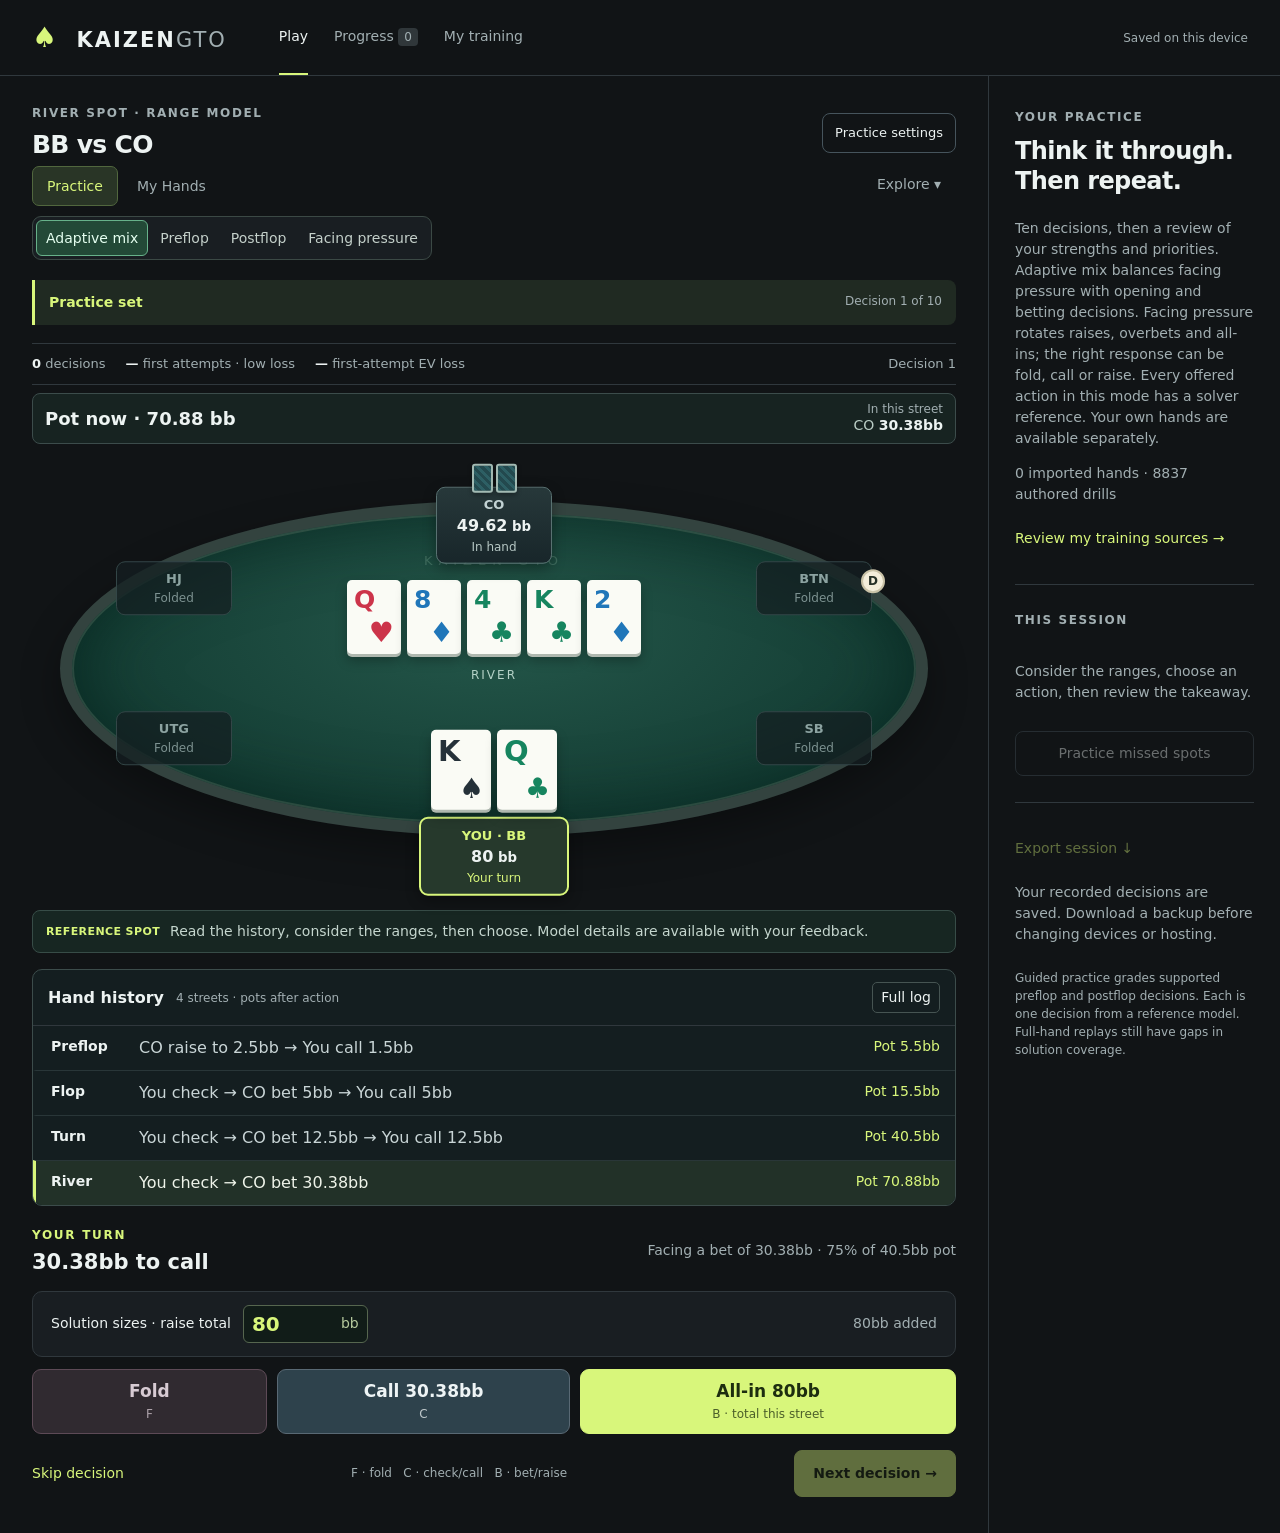
==== kaizen-gto/index.html @ ceb66f57 "Publish Kaizen GTO trainer with guided solver practice Add self-contained public trainer under /kaiz" ====
<!doctype html>
<html lang="en">
<head><meta charset="utf-8"><meta http-equiv="Content-Security-Policy" content="default-src 'self'; script-src 'self'; style-src 'self' 'unsafe-inline'; img-src 'self' data:; connect-src 'none'; object-src 'none'; base-uri 'none'; form-action 'none'"><meta name="viewport" content="width=device-width,initial-scale=1"><meta name="theme-color" content="#111416"><meta name="description" content="Your personal cash-game practice table. Play decisions from your reviews and build recognition."><title>Kaizen GTO — Poker Trainer</title><link rel="stylesheet" href="style.css"></head>
<body>
<header><a class="brand" href="./"><span class="brand-icon">♠</span> KAIZEN<span>GTO</span></a><nav aria-label="Main"><button class="nav active" data-view="train">Play</button><button class="nav" data-view="review">Progress <span id="review-count">0</span></button><button class="nav" data-view="guide">My training</button></nav><span id="save-status" class="save-status" role="status">Loading progress…</span></header>
<main id="train" class="view">
<section class="play" id="play-panel">
 <div class="play-heading"><div><span id="game-tag" class="eyebrow"></span><h1 id="spot-heading">Your practice table</h1></div><button id="settings-toggle" class="secondary compact" aria-expanded="false" aria-controls="settings">Practice settings</button></div>
 <div class="mode-row">
  <div class="training-paths" role="group" aria-label="Training experience"><button id="path-practice" aria-pressed="true">Practice</button><button id="path-hands" aria-pressed="false">My Hands</button><details id="explore-menu"><summary id="explore-label">Explore</summary><div class="explore-options"><button id="path-coaching"><strong>Coaching scenarios</strong><span>Practise reads and adjustments. Coaching feedback, not solver grades.</span></button><button id="path-lab"><strong>GTO lab</strong><span>Study action mixes in three small river models.</span></button></div></details></div>
  <select id="practice-mode" aria-label="Practice mode" hidden><option id="strategy-mode-option" value="strategy" selected>Guided practice · graded</option><option value="hand">My hands · ready decisions</option><option value="drill">Coached drills</option><option value="solved">GTO lab · river models</option></select>
  <span id="mode-description" class="small muted">Ten graded decisions, then a personal review.</span>
 </div>
 <div id="guided-controls" class="guided-controls" role="group" aria-label="Practice focus" hidden><button id="guided-all" aria-label="Adaptive mix" aria-pressed="true"><span class="focus-label-full">Adaptive mix</span><span class="focus-label-short" aria-hidden="true">Mix</span></button><button id="guided-preflop" aria-pressed="false">Preflop</button><button id="guided-postflop" aria-pressed="false">Postflop</button><button id="guided-pressure" aria-label="Facing pressure" aria-pressed="false"><span class="focus-label-full">Facing pressure</span><span class="focus-label-short" aria-hidden="true">Pressure</span></button></div>
 <div id="settings" class="settings" hidden>
  <div id="profile-setting"><label for="profile">Game</label><select id="profile"><option value="all">Online + live</option><option value="online">Online cash</option><option value="live">Live · $1/$3</option></select></div>
  <div><label for="focus">Focus</label><select id="focus"><option value="all">Adaptive mix</option><option value="postflop">All postflop</option><option id="pressure-focus-option" value="pressure">Facing pressure</option><option value="value">Value sizing</option><option value="draws">Strong draws</option><option id="preflop-focus-option" value="preflop">Preflop</option><option value="texture">Board texture</option><option value="river">River decisions</option><option id="history-focus-option" value="history">My real hands</option></select></div>
  <div id="difficulty-setting"><label for="difficulty">Level</label><select id="difficulty"><option value="auto">Gradual progression</option><option value="all">All levels</option><option value="1">L1 · Foundations</option><option value="2">L2 · Applied strategy</option></select></div>
  <div id="continuation-setting"><label for="continuation">When I change the line</label><select id="continuation"><option value="practice">Continue with practice opponents</option><option value="review">Stop for historical comparison</option></select></div>
  <div id="hand-pool-setting"><label for="hand-pool">Hand selection</label><select id="hand-pool"><option value="all">All my hands</option><option id="reviewed-hand-option" value="reviewed">Hands with postflop solutions</option></select></div>
  <div id="strategy-feedback-setting" hidden><label for="strategy-timing">Solution feedback</label><select id="strategy-timing"><option value="decision" selected>After each decision</option><option value="hand">After the hand</option></select></div>
  <button id="apply" class="primary">Deal a new spot</button><span id="pool-count" class="small muted"></span>
 </div>
 <p id="simulation-note" class="simulation-note" role="status" hidden><strong>Practice simulation</strong> · Opponent cards and future community cards are sampled. Heuristic opponents · unscored.</p>
 <div id="learning-cue" class="learning-cue" hidden><strong id="learning-topic"></strong><span id="learning-prompt"></span><small id="learning-count"></small></div>
 <div class="session-strip"><span><b id="answered">0</b> decisions</span><span><b id="accuracy">—</b> <span id="accuracy-label">good decisions</span></span><span><b id="streak">0</b> <span id="streak-label">streak</span></span><span id="rep-number" class="strip-right">Hand 1</span></div>
 <div class="table-totals" aria-label="Pot and current street contributions"><div class="pot"><strong id="pot"></strong><span id="pot-cash" class="pot-cash"></span></div><div class="street-contributions"><span class="contribution-label">In this street</span><div id="street-bets"></div></div></div>
 <div class="table-wrap" id="table-wrap">
  <div class="table-felt"><span class="table-wordmark" aria-hidden="true">KAIZEN GTO</span></div>
  <div class="table-center"><div id="board" class="cards board" aria-label="Community cards"></div><span id="street" class="street-label"></span></div>
  <div id="seats" aria-label="Players at the table"></div>
 </div>
 <div class="context-row"><span id="format"></span><span id="effective"></span></div>
 <div id="opponent-note" class="opponent-note" hidden><span class="opponent-label" id="opponent-label">Scenario read</span><p id="opponent-read"></p></div>
 <section class="action-line" aria-labelledby="history-heading">
  <div class="history-heading"><h2 id="history-heading">Hand history</h2><span id="history-summary"></span><button id="history-toggle" type="button" aria-expanded="false" aria-controls="history-full">Full log</button></div>
  <ol id="history" aria-label="Reached action history, including preflop"></ol>
  <ol id="history-full" aria-label="Full reached action log" hidden></ol>
 </section>
 <div class="decision-bar"><div><span id="turn-label" class="turn-label">YOUR TURN</span><h2 id="ask">Your action?</h2></div><div id="last-action" class="last-action"></div></div>
 <section class="decision" aria-label="Your poker action">
  <div class="bet-controls" id="bet-controls">
   <div class="bet-title"><label for="bet-amount" id="bet-label">Bet size</label><div class="amount-field"><input id="bet-amount" type="number" inputmode="decimal" step="0.01" aria-label="Bet or raise total in big blinds"><span>bb</span></div><output id="size-detail" for="bet-slider bet-amount"></output></div>
   <div id="presets" class="presets" aria-label="Bet size shortcuts"></div>
   <div class="slider-row"><button id="decrease" class="stepper" aria-label="Decrease bet size">−</button><input id="bet-slider" type="range" step="0.01" aria-label="Bet size in big blinds"><button id="increase" class="stepper" aria-label="Increase bet size">+</button></div>
   <div class="slider-limits"><span id="min-label"></span><span id="max-label"></span></div>
  </div>
  <div id="actions" class="actions"><button id="fold-action" class="action fold" data-action="fold">Fold<span class="key">F</span></button><button id="passive-action" class="action call" data-action="passive"></button><button id="aggressive-action" class="action bet" data-action="aggressive"></button></div>
 </section>
 <div id="feedback" class="feedback" aria-live="polite" tabindex="-1" hidden></div>
 <div id="hand-navigation" class="bottom-controls"><button id="skip" class="text-button">Skip hand</button><button id="retry-decision" class="secondary" hidden>Try again</button><span class="small muted">F · fold &nbsp; C · check/call &nbsp; B · bet/raise</span><button id="next" class="primary" disabled>Next hand →</button></div>
 <section id="set-review" class="set-review" aria-labelledby="set-title" tabindex="-1" hidden><span class="eyebrow">PAUSE · REFLECT · NEXT SET</span><h2 id="set-title">Take one lesson into the next ten.</h2><p class="muted">Your choices are recorded. Review what worked and where the next improvement can come from.</p><div id="set-review-content"></div><div class="set-next"><button id="start-next-set" class="primary">Start next 10 decisions →</button><button id="set-targeted" class="secondary" hidden></button></div></section>
</section>
<aside class="rail">
 <div class="eyebrow">YOUR PRACTICE</div><h2>Think it through. Then repeat.</h2><p id="guided-note" class="small muted" hidden>Ten decisions, then a review of your strengths and priorities. Adaptive mix balances facing pressure with opening and betting decisions. Facing pressure rotates raises, overbets and all-ins; the right response can be fold, call or raise. Every offered action in this mode has a solver reference. Your own hands are available separately.</p><div id="drill-mix"><div class="mix-meter" aria-label="70 percent targeted, 30 percent general"><span></span></div><div class="mix-label"><span>70% targeted</span><span>30% general</span></div><p class="muted small">Weak spots, spaced repeats, and fresh decisions. Correct answers gradually unlock harder spots.</p></div><p id="replay-note" class="small muted">Train on covered decisions from your own hands, with the preceding action visible. Every offered choice has validated model feedback. Uncovered decisions stay saved for later coverage.</p>
 <div id="focus-cards" class="focus-cards"></div><p class="small muted" id="source-summary"></p><button class="text-button" data-view="guide">Review my training sources →</button>
 <hr><div class="eyebrow">THIS SESSION</div><div id="session-dots" class="session-dots"></div><p class="small muted" id="session-caption">Your decisions will appear here.</p><div id="mistake-list" class="mistake-list"></div><button id="review-misses" class="secondary wide" disabled>Practice missed spots</button>
 <hr><button id="export" class="text-button" disabled>Export session ↓</button><p id="save-help" class="small muted">Open Progress to check saving or download a backup.</p><p class="method-note">Guided practice grades supported preflop and postflop decisions. Each is one decision from a reference model. Full-hand replays still have gaps in solution coverage.</p>
</aside></main>
<main id="review" class="view secondary-view" hidden><span class="eyebrow">YOUR PROGRESS</span><h1>Recognition comes with reps.</h1><p class="muted">Track decisions across sessions. Speed is descriptive; thoughtful decisions come first.</p><div id="review-summary"></div><div id="progress-cards" class="progress-cards"></div><p id="learning-progress" class="muted" hidden></p><button id="retry-save" class="secondary" hidden>Retry saving progress</button><section class="import-panel"><h2>Take your practice with you</h2><p id="backup-description" class="muted">Download your decisions, practice hands and review notes to move them to another Kaizen GTO installation.</p><button id="backup-export" class="secondary" disabled>Download backup</button><label id="backup-restore-label" class="secondary file-button" for="backup-restore" hidden>Restore backup</label><input id="backup-restore" type="file" accept=".json" disabled hidden><p id="backup-status" class="small muted" role="status"></p></section><div id="gto-progress"></div><section id="completed-sets" hidden></section><div id="review-list"></div></main>
<main id="guide" class="view secondary-view" hidden>
 <span class="eyebrow">MY TRAINING</span><h1>Practice built around your play.</h1>
 <section class="import-panel"><h2>Add GG hands or a review</h2><p class="muted">Import exported GG hand histories (.txt) and review notes (.md or .txt). Hands are saved and checked for exact, validated solution coverage. Ready decisions appear in My Hands; the rest stay saved for future coverage. Duplicate complete hands are skipped.</p><label class="primary file-button" for="import-files">Choose files</label><input id="import-files" disabled type="file" accept=".txt,.md" multiple><p id="import-status" role="status" class="small muted"></p></section>
 <div id="source-list" class="source-list"></div>
 <section id="hand-coverage" class="import-panel" aria-live="polite"></section>
 <div class="notes-grid"><article><span class="badge">START HERE</span><h2>Build the decision habit</h2><p>Choose Preflop, Postflop, Facing pressure or Adaptive mix above the table. Read the action history and choose without a lesson prompt giving away the theme. After ten decisions, pause for a set review before starting the next ten. Immediate retries do not advance the set or change your first-attempt score. The feedback shows the cost of your choice, the action mix and a practical takeaway.</p><p>Good decisions include low-frequency alternatives with similar EV. Focus on avoiding costly mistakes before trying to reproduce an exact mix. Use Try again to practise immediately without changing your first-attempt score. Mistakes stay available for a delayed check after at least a day and three other decisions. Delayed checks test recall of a spot; broader mastery still needs unfamiliar boards.</p><p>Preflop uses a PokerData 100bb reference; source convergence and rake are not reported. Postflop uses separate authored range models across contrasting board textures, including river-only overbet and all-in models with declared entering ranges. These are individual drills, not a single connected full-hand solution. Unrestricted replays still have coverage gaps.</p></article><article><span class="badge">GTO LAB</span><h2>Learn the mix</h2><p>Choose Explore → GTO lab for three solved river decisions. The declared model has a 10bb pot, 10bb stacks, no rake, and check/all-in sizes. Its two-combo range is a teaching assumption, not an assessment of your GG opponents.</p><p>After your choice, see its action frequency and EV loss. A lower-frequency action can be equally good. Other bet sizes are unscored. Progress tracks your observed mix separately from EV; these models do not advance your coaching level.</p></article>
 <article><span class="badge">COACHING SCENARIOS</span><h2>Explore reads and adjustments</h2><p>In Explore’s coaching scenarios, seven in every ten picks target your review themes, due repetitions, or recent mistakes. When both are available, about one third of targeted picks replay your own hands; the rest use coached drills. Three in ten picks keep your general game sharp. Filters narrow both pools.</p><p>Missed concepts return after a few other hands. Successful practice spaces them to 1, 3, 7, then 14 days. Several correct reps across different spots are needed before a concept moves to maintenance.</p></article>
 <article><span class="badge">02 / FEEDBACK</span><h2>Learn the reasoning</h2><p><strong>On-line:</strong> the authored coaching line. <strong>Reasonable:</strong> a defensible alternative. <strong>Review:</strong> revisit the reasoning. These are not solver scores.</p><p>Custom sizes within 15% of an authored size are compared with that line, with the comparison shown. Other sizes are saved without a score. Your actual amount is always submitted.</p></article>
 <article><span class="badge">03 / REAL HANDS</span><h2>Practise your ready decisions</h2><p>My Hands jumps to individual decisions with validated solution feedback. Read the preceding action, choose from the solved actions and sizes, then compare frequencies, EV and reasoning.</p><p>These are independent snapshots of the recorded hand. Your choice does not generate a solved alternative continuation. Uncovered streets and uncertain solutions stay out of the queue. Saved hands are reassessed against the catalogue whenever you reload or import.</p></article>
 <article><span class="badge">04 / PROGRESSION</span><h2>Accurate, then fluent</h2><p>Start with foundations. Gradual mode opens applied strategy after at least 12 scored decisions with 80% on-line or reasonable in the latest 12. Decision time never changes the grade.</p><p>Suit permutations preserve the poker situation. Different authored hands and boards teach transfer; cosmetic changes alone are not evidence of mastery.</p></article>
 <article><span class="badge">05 / TABLE READS</span><h2>Range, then adjustment</h2><p>Dry high-card boards often support small continuation bets. Connected boards that favor the caller call for more checking. Position and the number of opponents matter.</p><p>Against players who call too much, prioritize larger value bets and fewer bluffs. Against a passive player who suddenly raises big, reassess one-pair hands. Use the reads supplied in the drill.</p></article>
 <article><span class="badge">06 / THE PRICE</span><h2>Know your price</h2><p>With a pot of P before a bet of B, calling requires B / (P + 2B) equity. A half-pot bet needs 25%; a pot-sized bet needs 33.3%.</p><p>For a simplified heads-up river model: a pure bluff breaks even at B / (P + B) folds. Minimum defense frequency is P / (P + B), a range benchmark, not a command to call with any particular hand.</p></article>
 </div><p class="source-note">Imported histories are unsolved records. Authored drills provide coaching, not solver-exact GTO grades. Accounts and automatic syncing across devices are not available in this version.</p>
</main>
<script src="spots.js"></script><script src="table-state.js"></script><script src="solver-pack.js"></script><script src="solver-grades.js"></script><script src="gg-import.js"></script><script src="sources.js"></script><script src="local-storage.js"></script><script src="hand-replay.js"></script><script src="poker-sim.js"></script><script src="practice-opponents.js"></script><script src="practice.js"></script><script src="backup.js"></script><script src="solver-ui.js"></script><script src="strategy-review.js"></script><script src="strategy-packs.js"></script><script src="strategy-pack-0.js"></script><script src="strategy-pack-1.js"></script><script src="strategy-pack-2.js"></script><script src="strategy-pack-3.js"></script><script src="strategy-pack-4.js"></script><script src="strategy-pack-5.js"></script><script src="strategy-pack-6.js"></script><script src="strategy-pack-7.js"></script><script src="strategy-pack-8.js"></script><script src="strategy-pack-9.js"></script><script src="hand-context.js"></script><script src="strategy-coach.js"></script><script src="guided-practice.js"></script><script src="strategy-ui.js"></script><script src="app.js"></script>
</body></html>
---- kaizen-gto/style.css ----
:root{color-scheme:dark;--bg:#111416;--panel:#191e22;--line:#30383d;--text:#edf3f2;--muted:#a2afb2;--lime:#d8f67b;--green:#6dd6b0;--red:#fa8287}*{box-sizing:border-box}body{margin:0;background:var(--bg);color:var(--text);font:16px/1.5 ui-sans-serif,system-ui,-apple-system,BlinkMacSystemFont,"Segoe UI",sans-serif}button,input,select{font:inherit}button{cursor:pointer}button:disabled{cursor:default;opacity:.4}a{color:inherit}button:focus-visible,a:focus-visible,input:focus-visible,select:focus-visible,summary:focus-visible{outline:2px solid var(--lime);outline-offset:4px}[hidden]{display:none!important}header{display:flex;align-items:center;min-height:76px;padding:0 32px;gap:52px;border-bottom:1px solid var(--line)}.brand{font-size:21px;letter-spacing:2px;text-decoration:none;font-weight:800;white-space:nowrap}.brand>span:last-child{font-weight:400;color:var(--muted)}.brand-icon{color:var(--lime);margin-right:8px;font-size:28px}nav{display:flex;align-self:stretch;gap:26px}.nav{border:0;border-bottom:2px solid transparent;background:none;color:var(--muted);font-size:14px;padding:12px 0}.nav.active{color:var(--text);border-bottom-color:var(--lime)}#review-count{font-size:12px;padding:2px 6px;border-radius:4px;background:#30373a}.save-status{margin-left:auto;font-size:12px;color:var(--muted);max-width:240px}.view{max-width:1380px;margin:auto}#train{display:grid;grid-template-columns:minmax(0,1fr) 292px}.play{padding:24px 32px 36px;min-width:0}.rail{padding:32px 26px;border-left:1px solid var(--line)}h1{font-size:25px;line-height:1.2;margin:6px 0;letter-spacing:-.7px}h2{font-size:22px;line-height:1.25;margin:8px 0}h3{font-size:18px}.eyebrow{font-size:12px;letter-spacing:1.6px;font-weight:650;color:var(--muted)}.muted{color:var(--muted)}.small{font-size:14px}.play-heading{display:flex;align-items:center;justify-content:space-between;gap:14px}.primary{background:var(--lime);color:#1b250d;border:1px solid var(--lime);border-radius:8px;padding:12px 18px;font-size:14px;font-weight:700}.secondary{background:transparent;border:1px solid #46545c;color:var(--text);border-radius:8px;padding:11px 13px;font-size:14px}.compact{font-size:13px;padding:9px 12px}.wide{width:100%;margin-top:14px}.text-button{border:0;background:none;color:var(--lime);padding:9px 0;font-size:14px}.settings{margin-top:20px;padding:18px;background:var(--panel);border:1px solid var(--line);border-radius:10px;display:grid;grid-template-columns:1fr 1fr 1fr;gap:12px}.settings label{display:block;font-size:14px;margin-bottom:6px}select{width:100%;background:#252d32;color:var(--text);border:1px solid #4b5960;border-radius:6px;padding:10px;font-size:14px}.settings #apply{grid-column:1/3}.session-strip{display:flex;gap:20px;color:var(--muted);font-size:13px;margin:18px 0 0;padding:10px 0;border-top:1px solid var(--line);border-bottom:1px solid var(--line)}.session-strip b{color:var(--text)}.strip-right{margin-left:auto}.table-wrap{position:relative;height:440px;max-width:960px;margin:12px auto 0;isolation:isolate}.table-felt{position:absolute;inset:45px 28px 60px;border:12px solid #33433f;border-radius:50%;background:radial-gradient(ellipse at 50% 38%,#24574a,#123a31 80%);box-shadow:inset 0 0 0 2px #6d82704d,inset 0 0 70px #001d1799,0 16px 40px #0005;z-index:-1}.table-wordmark{position:absolute;top:38px;left:0;right:0;text-align:center;font-size:13px;letter-spacing:6px;color:#68978470}.table-center{position:absolute;left:50%;top:40%;transform:translate(-50%,-25%);text-align:center;width:max-content;max-width:70%}.pot{display:flex;align-items:center;justify-content:center;gap:9px;flex-wrap:wrap;margin-bottom:14px}.pot>.eyebrow{width:100%;font-size:12px;line-height:1}.pot strong{font-size:24px;letter-spacing:-.5px}.pot-cash{font-size:14px;color:#b4d3c7}.cards{display:flex;justify-content:center;gap:6px}.card{width:54px;height:74px;background:#fafbf5;color:#253139;box-shadow:0 3px 0 #afb8af,0 7px 12px #0004;border-radius:5px;display:flex;flex-direction:column;justify-content:space-between;line-height:1;font-weight:800;font-size:25px;padding:7px;text-align:left}.card small{font-size:28px;align-self:flex-end}.card.h{color:#cc344a}.card.d{color:#2076b9}.card.c{color:#16855f}.card.placeholder{border:1px solid #64918255;background:#102e2780;box-shadow:none}.street-label{display:block;margin-top:12px;font-size:12px;letter-spacing:2px;color:#b5d3c8}.seat{position:absolute;left:var(--x);top:var(--y);transform:translate(-50%,-50%);width:116px;text-align:center;z-index:2}.seat-plate{padding:7px 9px;background:linear-gradient(#27383a,#18262a);border:1px solid #597171;border-radius:9px;box-shadow:0 5px 14px #0005}.seat-name{display:block;font-size:13px;font-weight:600;color:#c2d2d3}.seat-stack{display:block;font-size:16px;font-weight:750;font-variant-numeric:tabular-nums}.seat-status{display:block;font-size:12px;color:#b7c8c5;min-height:18px}.seat.folded .seat-plate{background:#141f22bf;border-color:#334647;box-shadow:none}.seat.folded .seat-name{color:#8ca3a1}.seat.folded .seat-status{color:#7d9291}.seat.hero{width:150px;z-index:4}.seat.hero .seat-plate{border:2px solid var(--lime);background:#26392c}.seat.hero .seat-name{color:var(--lime)}.seat.hero .cards{margin-bottom:7px}.seat.hero .card{width:60px;height:80px;font-size:29px}.seat.hero .seat-status{color:var(--lime)}.seat.hero.acted .seat-plate{border-color:#70877b}.seat.hero.folded .cards{opacity:.4}.backs{height:26px;display:flex;justify-content:center;gap:3px;margin-bottom:-3px}.backs span{width:21px;height:29px;border:2px solid #a2bab3;border-radius:3px;background:repeating-linear-gradient(45deg,#2d5f64 0 3px,#23494e 3px 6px);box-shadow:0 2px 5px #0005}.dealer{position:absolute;right:-13px;top:8px;border-radius:50%;background:#f3edda;color:#253027;font-size:12px;font-weight:800;display:grid;place-items:center;width:24px;height:24px;border:2px solid #c9c2a7}.wager{position:absolute;left:var(--x);top:var(--y);transform:translate(-50%,-50%);font-size:13px;background:#09241ece;border:1px solid #5b8975;border-radius:14px;padding:3px 9px;white-space:nowrap;font-weight:650;color:#e2eddc;z-index:3}.chip{display:inline-block;width:13px;height:13px;background:#d7bb71;border:2px dashed #fff4d4;border-radius:50%;vertical-align:-2px;margin-right:5px;box-shadow:0 2px #887438}.context-row{display:flex;justify-content:space-between;gap:12px;color:var(--muted);font-size:12px}.opponent-note{display:flex;gap:10px;align-items:center;padding:10px 13px;border:1px solid #374c47;border-radius:8px;background:#172622;margin-top:14px;color:#c5d6ce;font-size:14px}.opponent-label{flex-shrink:0;color:var(--lime);font-size:11px;font-weight:650;letter-spacing:.4px;text-transform:uppercase}.opponent-note p{line-height:1.5}.opponent-note p{margin:0}.decision-bar{display:flex;justify-content:space-between;align-items:center;gap:14px;margin:16px 0 12px}.turn-label{font-size:12px;letter-spacing:1.7px;color:var(--lime);font-weight:700}.decision-bar h2{font-size:21px;margin:3px 0}.last-action{font-size:14px;color:var(--muted);text-align:right;max-width:55%}.bet-controls{background:var(--panel);border:1px solid var(--line);border-radius:10px;padding:13px 18px;margin-bottom:12px}.bet-title{display:flex;align-items:center;gap:12px}.bet-title label{font-size:14px}.amount-field{display:flex;align-items:center;border:1px solid #56664f;border-radius:6px;background:#111c18;padding:3px 8px;gap:4px}.amount-field input{width:85px;background:none;border:0;color:var(--lime);font-size:20px;font-weight:750;font-variant-numeric:tabular-nums;padding:0;appearance:textfield}.amount-field input::-webkit-inner-spin-button{appearance:none}.amount-field span{font-size:14px;color:#b6c99d}.bet-title output{margin-left:auto;font-size:14px;color:var(--muted);text-align:right}.presets{display:flex;gap:8px;margin:13px 0 8px}.presets button{flex:1;min-height:36px;border:1px solid #405047;background:#24322b;color:#d3e1ce;border-radius:6px;font-size:14px}.presets button.active{border-color:var(--lime);color:var(--lime);background:#344128}.slider-row{display:flex;align-items:center;gap:12px}.stepper{width:32px;height:32px;border:1px solid #455349;border-radius:50%;background:#25322b;color:var(--text);font-size:22px;line-height:1}.slider-row input{flex:1;width:0;min-height:34px;accent-color:var(--lime);cursor:pointer}.slider-limits{display:flex;justify-content:space-between;margin:0 44px;color:var(--muted);font-size:12px}.actions{display:grid;grid-template-columns:1fr 1.25fr 1.6fr;gap:10px}.action{min-height:65px;border:1px solid #596974;border-radius:9px;color:#eef4f5;background:#2e424c;padding:10px 7px;font-size:17px;font-weight:700;line-height:1.2}.action .key{display:block;font-size:12px;font-weight:400;opacity:.75;margin-top:5px}.action.fold{background:#302a30;border-color:#5d4a56;color:#d7cbd3}.action.bet{background:var(--lime);color:#1d2d0f;border-color:var(--lime)}.action:hover:not(:disabled){filter:brightness(1.1)}.action.selected{outline:2px solid #fff;outline-offset:3px}.action.selected:disabled{opacity:1}.feedback{margin-top:18px;padding:20px;background:#1f3025;border:1px solid #637c4c;border-radius:9px;scroll-margin-top:20px}.feedback h3{color:var(--lime);margin:0 0 10px}.feedback p{font-size:16px;margin:10px 0}.feedback.review{background:#302329;border-color:#8a555f}.feedback.review h3{color:var(--red)}.feedback.reasonable{background:#302d21;border-color:#85703a}.feedback.reasonable h3{color:#ecd28a}.feedback.unscored{background:#1e2a32;border-color:#4e7585}.feedback.unscored h3{color:#a4d6e7}.heuristic{border-top:1px solid #ffffff25;padding-top:12px}.math,.comparison{font-size:14px!important;color:#c1d6d9}.bottom-controls{display:flex;justify-content:space-between;align-items:center;gap:14px;margin-top:16px}.bottom-controls>.small{font-size:12px}.action-line{margin-top:16px;border:1px solid #3c4c4b;border-radius:10px;background:#141e20;overflow:hidden}
.history-heading{display:flex;align-items:center;justify-content:space-between;flex-wrap:wrap;gap:6px 12px;padding:12px 15px;border-bottom:1px solid var(--line)}
.history-heading h2{font-size:16px;font-weight:650;margin:0}
.history-heading>span{color:var(--muted);font-size:12px}
#history,#history-full{list-style:none;padding:0;margin:0}
#history-toggle{margin-left:auto;border:1px solid #465452;border-radius:5px;background:transparent;color:var(--text);font-size:14px;padding:4px 8px;min-height:30px}
.history-row{display:grid;grid-template-columns:94px minmax(0,1fr);gap:12px;padding:10px 15px;border-left:3px solid transparent;color:#c9d5d6;font-size:16px;line-height:1.5}
.history-row+.history-row{border-top:1px solid #293638}
.history-street{display:flex;flex-direction:column;align-items:flex-start;gap:2px}
.history-row b{color:var(--text);font-size:14px;font-weight:600}
.history-row p{margin:0;overflow-wrap:anywhere}
.history-row.current-street{border-left-color:var(--lime);background:#223128;color:#eef3e9}
.history-now{font-size:11px;color:var(--lime);line-height:1.2}
.rail h2{font-size:24px;margin:10px 0 22px;letter-spacing:-.6px}.mix-meter{height:6px;border-radius:4px;background:#657a8d;overflow:hidden}.mix-meter span{display:block;width:70%;height:100%;background:var(--lime)}.mix-label{display:flex;justify-content:space-between;font-size:12px;margin-top:8px;color:#c4d5bb}.focus-card{border-top:1px solid var(--line);padding:15px 0}.focus-card strong{font-size:15px;font-weight:600}.focus-card p{font-size:13px;color:var(--muted);margin:5px 0}.focus-card small{color:var(--green);font-size:12px}.session-dots{display:flex;gap:6px;flex-wrap:wrap;margin-top:18px}.dot{width:15px;height:15px;border-radius:4px;background:#303d3f}.dot.good{background:var(--lime)}.dot.reasonable{background:#e8c982}.dot.review{background:var(--red)}.dot.unscored{background:#7cacc2}.mistake{font-size:14px;display:flex;justify-content:space-between;margin:10px 0}.mistake span{color:var(--red)}hr{border:0;border-top:1px solid var(--line);margin:26px 0}.method-note{font-size:12px;color:var(--muted);margin-top:24px}.secondary-view{max-width:1120px;padding:38px 32px}.secondary-view h1{font-size:32px}.notes-grid{display:grid;grid-template-columns:1fr 1fr;gap:18px;margin:30px 0}.notes-grid article,.import-panel,.source-item,.progress-card{background:var(--panel);border:1px solid var(--line);padding:23px;border-radius:10px}.notes-grid p{color:#bfcbd0;font-size:16px}.badge{font-size:12px;border:1px solid #485256;border-radius:4px;padding:4px 7px;color:#b5c8c6}.source-note{font-size:14px;color:var(--muted)}.file-button{display:inline-block;cursor:pointer;margin:8px 0}.import-panel input{display:block;max-width:100%;font-size:14px;color:var(--muted);margin-top:12px}.source-item{margin-top:14px;padding:17px 22px}.source-item h3{margin:0 0 5px}.source-item p{font-size:14px;color:var(--muted);margin:4px 0}.source-item a{color:var(--lime)}.progress-cards{display:grid;grid-template-columns:repeat(auto-fit,minmax(180px,1fr));gap:14px;margin-bottom:25px}.progress-card strong{display:block;font-size:24px;color:var(--lime)}.progress-card span{display:block;font-size:14px;color:var(--muted)}#review-summary{padding:22px 0;color:var(--lime)}.review-item{border:1px solid var(--line);border-radius:9px;padding:18px;margin:14px 0;background:var(--panel)}.review-item summary{cursor:pointer;font-size:15px}.review-item p{font-size:15px;color:#c2d0d0}.review-item .badge{margin-right:8px}.review-item .good{color:var(--lime)}.review-item .review{color:var(--red)}.review-item .unscored{color:#9ac5d7}
@media(min-width:1400px){.table-wrap{height:480px}.play{padding:26px 40px}}
@media(max-width:1000px){#train{grid-template-columns:minmax(0,1fr)}.rail{border-left:0;border-top:1px solid var(--line);display:grid;grid-template-columns:1fr 1fr;gap:0 28px}.rail hr{grid-column:1/-1}.rail h2,.rail>.eyebrow,.rail .mix-meter,.rail .mix-label,.rail>#focus-cards{grid-column:1/-1}.rail .focus-cards{display:flex;gap:25px}.rail .focus-card{flex:1}header{gap:25px}.save-status{max-width:180px}}
@media(max-width:600px){header{padding:0 14px;gap:18px;flex-wrap:wrap;min-height:64px}.brand{font-size:15px;letter-spacing:1px}.brand-icon{font-size:23px;margin-right:3px}nav{gap:15px;margin-left:auto}.nav{font-size:13px;min-height:60px}#review-count{display:none}.save-status{width:100%;max-width:none;margin:-6px 0 8px;font-size:12px}.play{padding:15px 12px 25px}.play-heading h1{font-size:21px}.play-heading .eyebrow{font-size:12px;letter-spacing:1px}.compact{font-size:12px;max-width:100px;line-height:1.3}.settings{grid-template-columns:1fr 1fr;padding:12px}.settings>div:last-of-type{grid-column:1/-1}.session-strip{font-size:12px;gap:13px;margin-top:14px}.table-wrap{height:400px;margin-top:14px}.table-felt{inset:36px 11px 65px;border-width:8px}.table-center{top:42%;max-width:65%}.table-wordmark{top:47px;font-size:12px;letter-spacing:3px}.pot{margin-bottom:12px;gap:7px}.pot strong{font-size:21px}.pot-cash{font-size:12px}.card{width:36px;height:52px;font-size:19px;padding:5px;border-radius:4px}.card small{font-size:21px}.cards{gap:4px}.seat{width:81px}.seat-plate{padding:5px 4px;border-radius:7px}.seat-name{font-size:12px}.seat-stack{font-size:14px}.seat-status{font-size:12px;min-height:17px}.seat.hero{width:124px}.seat.hero .card{width:47px;height:63px;font-size:23px}.seat.hero .card small{font-size:26px}.dealer{right:-9px;top:-9px;width:21px;height:21px}.wager{font-size:12px;padding:2px 5px}.chip{width:11px;height:11px;margin-right:3px}.backs{height:22px}.backs span{width:17px;height:24px}.table-wrap.nine{height:440px}.nine .seat:not(.hero){width:70px}.nine .seat.folded .seat-status{display:none}.nine .table-center{top:43%}.nine .card{width:33px;height:48px}.nine .seat.hero .card{width:47px;height:63px}.context-row{font-size:12px;flex-wrap:wrap;gap:4px}.context-row>span:last-child{color:#879b9b}.opponent-note{font-size:14px;padding:9px 10px}.decision-bar{margin:14px 0 10px}.decision-bar h2{font-size:20px}.last-action{font-size:13px;max-width:50%}.bet-controls{padding:11px 12px}.bet-title{gap:8px;flex-wrap:wrap}.bet-title output{font-size:13px}.bet-title label{font-size:14px}.amount-field input{width:66px;font-size:19px}.presets{gap:5px}.presets button{font-size:13px;min-height:37px}.actions{gap:7px;grid-template-columns:.8fr 1.1fr 1.45fr}.action{font-size:16px;min-height:65px}.action .key{font-size:12px}.bottom-controls>.small{display:none}.feedback{padding:16px}.rail{padding:25px 20px;display:block}.rail .focus-cards{display:block}.secondary-view{padding:28px 16px}.secondary-view h1{font-size:27px}.notes-grid{grid-template-columns:1fr}.notes-grid article,.import-panel{padding:19px}.street-label{font-size:12px;letter-spacing:1px}}
@media(max-width:360px){header{gap:8px}nav{gap:10px}.card{width:31px;height:47px}.nine .card{width:29px;height:43px}.seat{width:73px}.pot-cash{display:none}.bet-title output{width:100%;text-align:left;margin:0}.table-wrap{height:410px}.nine .seat:not(.hero){width:64px}}
@media(prefers-reduced-motion:no-preference){.hero .card,.board .card{animation:deal .25s ease-out both}.hero .card:nth-child(2){animation-delay:.05s}.board .card:nth-child(2){animation-delay:.03s}.board .card:nth-child(3){animation-delay:.06s}.wager{animation:chip-in .22s ease-out}@keyframes deal{from{opacity:0;translate:0 -9px}to{opacity:1;translate:0 0}}@keyframes chip-in{from{opacity:0;scale:.8}to{opacity:1;scale:1}}}

/* Keep community cards clear of the hero cards at every table size. */
.mode-row{display:flex;align-items:center;gap:12px;flex-wrap:wrap;margin:0 0 18px}.mode-row label{font-size:14px;font-weight:600}.mode-row select{width:auto;min-height:42px;font-size:16px}.mode-row .small{flex:1;min-width:180px}.comparison-scroll{overflow-x:auto}.replay-comparison{width:100%;border-collapse:collapse;font-size:14px;margin:16px 0}.replay-comparison th,.replay-comparison td{text-align:left;vertical-align:top;padding:10px 12px;border-bottom:1px solid #394446}.replay-comparison thead{color:#a8bdbd}.original-finish{margin:16px 0}.original-finish summary{cursor:pointer;margin-bottom:12px}.seat .revealed{justify-content:center;gap:3px;margin-bottom:4px}.seat .revealed .card{width:30px;height:42px;font-size:18px}.seat .revealed .card small{font-size:17px}.mode-row select:focus-visible{outline:2px solid #7de0d0;outline-offset:3px}
.table-center,.nine .table-center{top:34%}

@media(max-width:600px){.history-heading{padding:11px 12px}.history-row{grid-template-columns:72px minmax(0,1fr);gap:9px;padding:10px 12px}.opponent-note{align-items:flex-start;flex-direction:column;gap:4px}}

.simulation-note{border:1px solid #426979;border-radius:8px;background:#182a31;color:#bedce7;padding:12px 15px;font-size:14px;margin:0 0 16px}.simulation-note strong{color:#def3fa}.settings{grid-template-columns:repeat(auto-fit,minmax(180px,1fr))}

/* Keep compact reached-street context visible. The full log expands on demand. */
@media(max-width:600px){
 header{height:70px;min-height:70px;padding:0 10px;gap:0 12px;align-content:center}
 .brand{font-size:13px;letter-spacing:.6px}.brand-icon{font-size:19px}
 nav{gap:12px}.nav{min-height:40px;padding:8px 0;font-size:12px}
 .save-status{font-size:11px;line-height:16px;margin:0;width:100%;max-width:none}
 .play{padding:6px 10px 10px}
 .play.decision-active{height:calc(100vh - 70px);height:calc(100svh - 70px);display:flex;flex-direction:column;gap:5px;padding-bottom:max(8px,env(safe-area-inset-bottom))}
 .play.decision-active>*{flex-shrink:0}
 .play-heading{gap:8px;min-height:32px}.play-heading h1{font-size:14px;margin:0}.play-heading .eyebrow{font-size:10px;letter-spacing:.4px}
 .play-heading .compact{min-height:32px;padding:4px 8px;font-size:11px;max-width:none}
 .mode-row{margin:0;gap:8px;min-height:32px}.mode-row label{font-size:12px}.mode-row select{min-height:32px;font-size:16px;padding:2px 8px}.mode-row .small{display:none}
 .session-strip{display:none}
 .simulation-note{margin:0;padding:3px 7px;font-size:10px;line-height:1.25}
 .table-wrap,.table-wrap.nine{height:250px;min-height:185px;max-height:310px;width:100%;margin:0 auto}
 .play.decision-active .table-wrap{flex:1 1 250px}
 .table-felt{inset:22px 12px 32px;border-width:6px}.table-wordmark{display:none}
 .table-center,.nine .table-center{top:35%;max-width:64%}
 .pot{gap:4px;margin-bottom:5px}.pot>.eyebrow{display:none}.pot strong{font-size:18px}.pot-cash{font-size:10px}
 .card,.nine .card{width:29px;height:40px;font-size:17px;padding:3px}.card small{font-size:18px}.cards{gap:3px}
 .street-label{font-size:9px;margin-top:4px;letter-spacing:1px}
 .seat,.nine .seat:not(.hero){width:66px}.seat-plate{padding:2px 3px;border-radius:5px}.seat-name{font-size:10px;line-height:1.25}.seat-stack{font-size:12px;line-height:1.3}.seat-status{font-size:9px;min-height:0;line-height:1.2}
 .seat.hero{width:96px}.seat.hero .cards{margin-bottom:3px}.seat.hero .card,.nine .seat.hero .card{width:34px;height:44px;font-size:20px}.seat.hero .card small{font-size:20px}
 .backs{height:13px;margin-bottom:0}.backs span{width:12px;height:16px;border-width:1px}
 .dealer{width:18px;height:18px;font-size:10px;right:-7px;top:0}
 .wager{font-size:9px;padding:1px 4px}.chip{width:8px;height:8px;margin-right:2px;border-width:1px}
 .context-row{font-size:10px;line-height:1.2;gap:4px}.context-row #effective{display:none}
 .opponent-note{margin:0;padding:3px 6px;gap:3px;font-size:11px;line-height:1.2;flex-direction:row;max-height:42px;overflow:auto}.opponent-label{font-size:9px}.opponent-note p{line-height:1.2}
 .action-line{margin:0;border-radius:7px;min-height:65px}
 .history-heading{padding:4px 7px;gap:4px}.history-heading h2{font-size:12px}.history-heading>span{font-size:10px}
 #history{max-height:none;overflow:visible}
 .history-row{grid-template-columns:48px minmax(0,1fr);gap:6px;padding:2px 7px;font-size:13px;line-height:1.3}.history-row b{font-size:12px}.history-now{font-size:9px}
 #history-toggle{padding:2px 6px;font-size:12px}
 .play.history-open{height:auto;min-height:calc(100svh - 70px)}
 .play.decision-active .opponent-note.model-note{display:none}
 .decision-bar{margin:0;gap:7px;min-height:32px}.turn-label{font-size:9px;letter-spacing:1px}.decision-bar h2{font-size:17px;margin:0}.last-action{font-size:10px;line-height:1.2;max-width:48%}
 .bet-controls{padding:5px 7px;margin-bottom:5px;border-radius:7px}.bet-title{gap:6px;flex-wrap:nowrap}.bet-title label{font-size:11px}.amount-field{padding:1px 5px}.amount-field input{font-size:16px;width:57px}.amount-field span{font-size:11px}.bet-title output{font-size:10px;width:auto;margin-left:auto}
 .presets{gap:4px;margin:4px 0 2px}.presets button{min-height:30px;font-size:11px;padding:2px}
 .slider-row{gap:7px}.slider-row input{min-height:28px}.stepper{width:28px;height:28px;font-size:19px;flex-shrink:0}.slider-limits{font-size:9px;line-height:1.1;margin:0 35px}
 .actions{gap:6px;grid-template-columns:.8fr 1.1fr 1.45fr}.action{min-height:46px;font-size:14px;padding:6px 3px;border-radius:7px}.action .key{display:none}
 .bottom-controls{margin:0;gap:8px;min-height:30px}.bottom-controls button{min-height:30px;padding:4px 10px;font-size:12px}
 .play.decision-active+.rail{display:none}
 .play.settings-open{height:auto;min-height:calc(100svh - 70px)}.settings{margin:0;padding:8px;gap:8px}.settings label{font-size:12px}
 .feedback{margin-top:10px}
}
@media(max-width:600px) and (max-height:740px){
 .play.decision-active{gap:3px}.play-heading{min-height:28px}.play-heading h1{display:none}
 .table-wrap,.table-wrap.nine{min-height:168px;max-height:230px}
 .action-line{min-height:55px}
 .simulation-note{font-size:9px}.opponent-note{max-height:28px}
 .mode-row{min-height:28px}.mode-row select{min-height:28px}
}

@media(max-width:600px){
 .play.simulation-active .opponent-note{display:none}
 .nine .seat:not(.hero) .backs,.nine .seat:not(.hero) .seat-status{display:none}
}
@media(max-width:600px) and (max-height:740px){
 .play:not(.settings-open) .mode-row{display:none}
 .table-center,.nine .table-center{top:31%}
}

@media(max-width:360px){.brand{font-size:11px}.brand-icon{font-size:16px}nav{gap:8px}.nav{font-size:11px}}

.solver-chosen{background:#293e31}.solver-chosen th{color:var(--lime)}#gto-progress details{margin:12px 0}#gto-progress summary{cursor:pointer;font-size:14px}
.strategy-actions td:nth-child(2){min-width:100px}.strategy-frequency{position:relative;display:block;padding:5px 8px;background:linear-gradient(to right,#35694b var(--frequency),transparent var(--frequency));border-radius:4px}.strategy-frequency span{position:relative}.hand-strategy-review details{margin:12px 0}.hand-strategy-review summary{cursor:pointer;font-size:14px}.hand-strategy-review h3{margin-top:16px}#continue-decision{margin-top:14px}
.strategy-coaching{border-top:1px solid #ffffff25;margin-top:16px;padding-top:12px}.strategy-coaching h4{font-size:18px;line-height:1.3;margin:0 0 10px;color:var(--lime)}.strategy-coaching ul{padding-left:21px;margin:10px 0}.strategy-coaching li{font-size:16px;line-height:1.5;margin:9px 0}.mix-explanation{border-left:3px solid var(--lime);padding-left:12px}
.hand-strategy-review .hand-decision{border:1px solid var(--line);border-radius:9px;padding:12px;margin:14px 0}.hand-decision>summary{font-size:16px;font-weight:650;line-height:1.5}.review-cards{display:flex;align-items:center;flex-wrap:wrap;gap:7px;margin-top:12px}.review-cards>span{font-size:14px;color:var(--muted)}.review-cards .card{width:30px;height:42px;font-size:18px}.review-cards .card small{font-size:16px}.coverage-gap{border-left:3px solid #899795;padding:8px 12px;background:#ffffff05}.coverage-gap p,.review-coverage{font-size:16px;line-height:1.5}

/* Guided practice: one useful question, exact reference sizes, clear feedback. */
.learning-cue{display:grid;grid-template-columns:1fr auto;gap:3px 14px;margin:14px 0 4px;padding:12px 14px;border-left:3px solid var(--lime);background:#202a22;border-radius:0 8px 8px 0}
.learning-cue strong{font-size:14px;color:var(--lime)}.learning-cue span{font-size:16px;grid-column:1/-1}.learning-cue small{grid-column:2;grid-row:1;font-size:12px;color:var(--muted)}
.decision-takeaway{margin:12px 0;padding:12px 14px;background:#27392c;border-radius:8px}.decision-takeaway strong{color:var(--lime);font-size:14px}.decision-takeaway p{margin:4px 0 0;font-size:16px;line-height:1.5}
.decision-reasoning{margin:16px 0}.decision-reasoning>summary{font-size:16px;cursor:pointer;color:var(--lime);padding:8px 0}.decision-reasoning .strategy-coaching{border:0;margin-top:0;padding-top:8px}
.learning-checkpoint{border-top:1px solid var(--line);margin-top:18px;padding-top:14px}.learning-checkpoint strong{color:var(--lime)}
.guided-active .slider-row,.guided-active .slider-limits,.guided-active .pot-cash,.guided-active .context-row{display:none}.guided-active .amount-field input{border:0;outline:none}.guided-active .presets button{min-height:42px;font-size:14px}.guided-active .bottom-controls{flex-wrap:wrap}.guided-active #retry-decision{padding:8px 12px;font-size:14px}
@media(max-width:600px){
 .play.guided-active.decision-active{height:auto;min-height:calc(100svh - 70px)}
 .guided-active .learning-cue{margin:3px 0;padding:7px 10px;gap:2px 8px}.guided-active .learning-cue span{font-size:14px;line-height:1.35}.guided-active .learning-cue strong,.guided-active .learning-cue small{font-size:12px}
 .guided-active .table-wrap{height:245px;min-height:220px;flex:none!important}.guided-active .mode-row{display:flex!important}.guided-active .play-heading .eyebrow{font-size:12px}
 .guided-active .history-row{font-size:14px;line-height:1.35}.guided-active .seat-name{font-size:12px}.guided-active .seat-status{font-size:12px}.guided-active .street-label{font-size:12px}.guided-active .bet-title label{font-size:14px}.guided-active .bet-title output{font-size:12px}
 .guided-active .bottom-controls button{min-height:40px;font-size:14px}.guided-active .bottom-controls #next{margin-left:auto}
}

.mode-row select{max-width:100%;min-width:0}.guided-active .mode-row select{flex:1}

/* Keep the decision itself beside its feedback, including on a phone. */
.decision-context{display:flex;flex-wrap:wrap;gap:12px 20px;border-bottom:1px solid var(--line);padding:0 0 14px;margin:0 0 16px}
.decision-context>div>span{display:block;font-size:14px;color:var(--muted);margin-bottom:6px}
.decision-context .card{width:34px;height:46px;font-size:21px}.decision-context .card small{font-size:19px}
.decision-context>p{flex-basis:100%;margin:0;font-size:14px}.decision-context>details{flex-basis:100%;font-size:14px}.decision-context summary{padding:6px 0;cursor:pointer}
.attempt-note{border-top:1px solid var(--line);padding-top:12px;font-size:14px;line-height:1.5}
.guided-active .bet-controls.single-size .presets{display:none}
@media(max-width:600px){
 .guided-active .bet-controls.single-size .amount-field{display:none}
 .guided-active .bet-controls.single-size .bet-title{min-height:26px}
 .guided-active .feedback{padding:14px}.guided-active .feedback h3{font-size:20px;line-height:1.3}
 .decision-context{gap:10px 16px}.decision-context .cards{gap:4px}
 .guided-active .feedback p{font-size:16px;line-height:1.5}.guided-active .feedback .decision-context p{font-size:14px}
 .strategy-actions{font-size:14px}.strategy-actions td:nth-child(2){min-width:78px}.strategy-frequency{padding:5px}
 .guided-active .learning-cue strong{font-size:14px}.guided-active .bottom-controls button{min-height:44px}
 #learning-progress{font-size:16px;line-height:1.5}#backup-restore-label,#backup-export,#retry-save{margin:6px 6px 6px 0}
}

.guided-controls{display:inline-grid;grid-template-columns:repeat(4,auto);gap:2px;max-width:100%;margin:4px 0 6px;padding:3px;border:1px solid #3b4945;border-radius:9px;background:var(--panel)}.guided-controls[hidden]{display:none}.guided-controls button{min-height:36px;min-width:0;border:1px solid transparent;border-radius:6px;background:transparent;color:#c4d0ca;padding:5px 9px;font-size:14px;line-height:1.2}.guided-controls button[aria-pressed="true"]{background:#234937;color:#e5fff0;border-color:#67b28a}.focus-label-short{display:none}.reference-note{padding:10px 12px;border-left:3px solid #779c91;background:#15231d;color:#bdcfc6;font-size:14px}

/* Themes follow the answer; completed sets require an explicit next set. */
.play.set-complete > :not(.play-heading):not(.mode-row):not(#guided-controls):not(#settings):not(#set-review){display:none!important}
.set-review{margin-top:24px}.set-review h2{font-size:29px;max-width:560px;line-height:1.2}.set-review>p{max-width:620px}
.set-metrics{display:grid;grid-template-columns:repeat(3,minmax(0,1fr));gap:12px;margin:24px 0 12px}.set-metrics>div{background:#202a25;border:1px solid #425744;border-radius:10px;padding:18px}.set-metrics strong{display:block;font-size:30px;color:var(--lime);line-height:1.2}.set-metrics span{display:block;font-size:14px;margin-top:6px;color:#c0ceca}.set-caption{font-size:14px;color:var(--muted)}
.set-lessons{display:grid;grid-template-columns:1fr 1.3fr;gap:24px;margin:24px 0}.set-lessons>section{min-width:0}.set-lessons h3{color:var(--lime);border-bottom:1px solid var(--line);padding-bottom:12px}.set-lessons p{line-height:1.6}.set-priority+article{border-top:1px solid var(--line);margin-top:18px;padding-top:18px}.set-priority p{margin:8px 0;font-size:15px}.set-priority b{color:#f1c990}
.set-decisions>details,.completed-set{margin:8px 0;border:1px solid var(--line);border-radius:8px;background:var(--panel)}.set-decisions>details>summary{display:flex;gap:12px;align-items:center;cursor:pointer;padding:14px}.set-decisions summary small{display:block;color:var(--muted);font-size:13px}.set-ordinal{display:grid;place-items:center;background:#303a32;color:var(--lime);border-radius:50%;width:28px;height:28px;flex-shrink:0;font-size:13px}.set-decision-feedback{border-top:1px solid var(--line);padding:18px}.set-decision-feedback h3{margin:16px 0 8px;color:var(--lime)}.set-decision-feedback .verdict-costly,.set-decision-feedback .verdict-review{color:#f1c990}.set-next{display:flex;gap:12px;flex-wrap:wrap;position:sticky;bottom:0;padding:18px 0;background:linear-gradient(#111416f2,#111416);border-top:1px solid var(--line);margin-top:24px}.set-next button{min-height:48px}.completed-set{padding:16px}.completed-set>summary{cursor:pointer}.completed-set .set-lessons{grid-template-columns:1fr 1fr}
.chosen-frequency{font-size:17px!important}.strategy-actions td:nth-child(2){min-width:100px}.feedback.small-gap{background:#282b25;border-color:#726d50}.feedback.small-gap h3,.verdict-small{color:#ead8aa}.ev-meaning{color:#d2dad3;font-size:15px!important}
@media(max-width:600px){.guided-controls{display:grid;grid-template-columns:repeat(4,minmax(0,1fr));width:100%;margin:2px 0 3px}.guided-controls button{min-height:40px;padding:5px 3px}.focus-label-full{display:none}.focus-label-short{display:inline}.set-review{margin-top:20px}.set-review h2{font-size:26px}.set-metrics{gap:8px}.set-metrics>div{padding:12px 9px}.set-metrics strong{font-size:26px}.set-metrics span{font-size:12px}.set-lessons,.completed-set .set-lessons{grid-template-columns:1fr;gap:4px}.set-decision-feedback{padding:12px}.set-next{position:static}.set-next button{width:100%;font-size:15px}.set-decisions>details>summary{padding:12px 10px;font-size:15px}}

/* Keep the next decision within reach while reviewing feedback on a phone. */
@media(max-width:600px){
 .play.guided-active:not(.decision-active):not(.set-complete){padding-bottom:calc(80px + env(safe-area-inset-bottom))}
 .play.guided-active:not(.decision-active):not(.set-complete) #hand-navigation{position:fixed;z-index:10;bottom:0;left:0;right:0;min-height:64px;padding:9px 12px calc(9px + env(safe-area-inset-bottom));border-top:1px solid var(--line);background:var(--bg);box-shadow:0 -8px 18px #0003;flex-wrap:nowrap}
 .play.guided-active:not(.decision-active):not(.set-complete) #skip{display:none}
}

/* Street totals share the action row to keep the phone HUD compact. */
.history-row{grid-template-columns:76px minmax(0,1fr) auto}
.history-pot{font-size:14px;white-space:nowrap;color:#d8f67b;font-variant-numeric:tabular-nums;align-self:start}
@media(max-width:600px){.history-row{grid-template-columns:48px minmax(0,1fr) auto;gap:6px}.history-pot{font-size:12px;line-height:1.6}.pot strong{font-size:16px}.last-action{font-size:12px;line-height:1.4}}

/* Daily practice takes priority; deeper study stays one step away. */
.play .mode-row{display:flex!important;margin-bottom:6px}
.training-paths{display:flex;gap:4px;align-items:center;width:100%;position:relative}
.training-paths>button,.training-paths summary{min-height:40px;padding:7px 14px;border:1px solid transparent;border-radius:7px;background:transparent;color:var(--muted);font-size:14px;cursor:pointer;list-style:none}
.training-paths>button[aria-pressed="true"]{color:var(--lime);background:#293526;border-color:#51673e}
.training-paths details{margin-left:auto}
.training-paths summary::-webkit-details-marker{display:none}
.training-paths summary:after{content:' ▾'}
.training-paths details[open] summary{color:var(--text);background:var(--panel)}
.explore-options{position:absolute;right:0;top:100%;width:300px;max-width:100%;z-index:20;padding:6px;background:var(--panel);border:1px solid #52605d;border-radius:9px;box-shadow:0 8px 24px #0008}
.explore-options button{display:block;width:100%;padding:12px;text-align:left;background:transparent;border:0;border-radius:6px;color:var(--text)}
.explore-options button:hover{background:#293526}
.explore-options strong,.explore-options span{display:block;font-size:14px}
.explore-options span{color:var(--muted);margin-top:4px;line-height:1.4}
.play:not(.guided-active) #mode-description{display:block;font-size:14px;line-height:1.4}
@media(max-width:600px){.training-paths>button,.training-paths summary{padding:6px 12px;min-height:36px}.play .mode-row{margin-bottom:3px}}

.hand-ready-active #mode-description{display:block;font-size:14px;line-height:1.35}

/* Keep chip accounting outside the seats and board: no floating wager labels. */
.table-totals{display:flex;align-items:center;justify-content:space-between;gap:12px;padding:8px 12px;margin-top:8px;border:1px solid #3c4c4b;border-radius:8px;background:#172321}
.table-totals .pot{margin:0;gap:4px;justify-content:flex-start;flex-shrink:0}
.table-totals .pot strong{font-size:18px;letter-spacing:0;font-variant-numeric:tabular-nums}
.street-contributions{text-align:right;min-width:0}
.contribution-label{display:block;font-size:12px;color:var(--muted);line-height:1.2}
#street-bets{display:flex;flex-wrap:wrap;justify-content:flex-end;gap:3px 12px;font-size:14px;line-height:1.4}
.street-bet{white-space:nowrap}.street-bet>span{color:#bacdc5}.street-bet strong{color:#edf3f2;font-variant-numeric:tabular-nums}.no-street-bets{color:var(--muted)}
@media(max-width:600px){.table-totals{gap:8px;padding:6px 8px;margin-top:4px;align-items:center}.table-totals .pot strong{font-size:15px}.table-totals .pot-cash{display:none}#street-bets{gap:2px 8px;font-size:14px}.guided-active .table-wrap{height:225px;min-height:220px}.table-center,.nine .table-center{top:38%}}
@media(max-width:360px){.table-totals{flex-wrap:wrap}.street-contributions{text-align:left;flex:1 1 100%}#street-bets{justify-content:flex-start}}
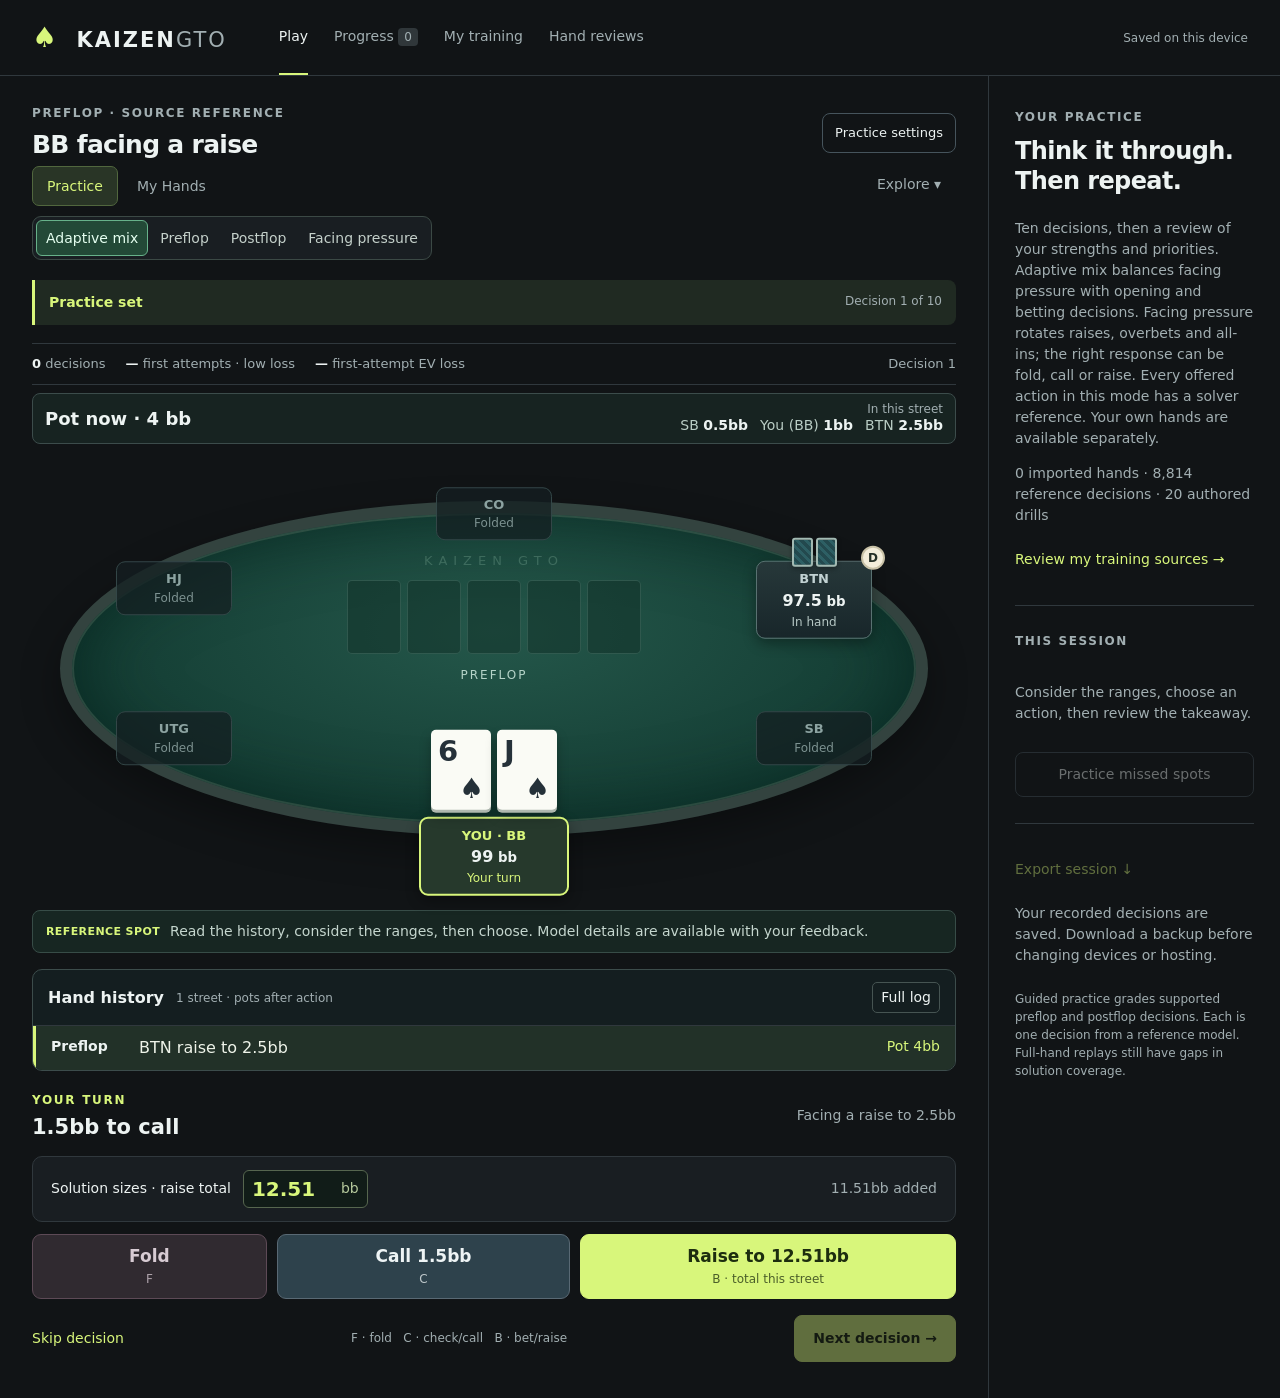
==== commit 6919c617: "kaizen: add Hand reviews page (coached replays, import review packs) Co-Authored-By: Claude Opus 5.5" ====
--- a/kaizen-gto/index.html
+++ b/kaizen-gto/index.html
@@ -2,7 +2,7 @@
 <html lang="en">
 <head><meta charset="utf-8"><meta http-equiv="Content-Security-Policy" content="default-src 'self'; script-src 'self'; style-src 'self' 'unsafe-inline'; img-src 'self' data:; connect-src 'none'; object-src 'none'; base-uri 'none'; form-action 'none'"><meta name="viewport" content="width=device-width,initial-scale=1"><meta name="theme-color" content="#111416"><meta name="description" content="Your personal cash-game practice table. Play decisions from your reviews and build recognition."><title>Kaizen GTO — Poker Trainer</title><link rel="stylesheet" href="style.css"></head>
 <body>
-<header><a class="brand" href="./"><span class="brand-icon">♠</span> KAIZEN<span>GTO</span></a><nav aria-label="Main"><button class="nav active" data-view="train">Play</button><button class="nav" data-view="review">Progress <span id="review-count">0</span></button><button class="nav" data-view="guide">My training</button></nav><span id="save-status" class="save-status" role="status">Loading progress…</span></header>
+<header><a class="brand" href="./"><span class="brand-icon">♠</span> KAIZEN<span>GTO</span></a><nav aria-label="Main"><button class="nav active" data-view="train">Play</button><button class="nav" data-view="review">Progress <span id="review-count">0</span></button><button class="nav" data-view="guide">My training</button><a class="nav" href="review.html">Hand reviews</a></nav><span id="save-status" class="save-status" role="status">Loading progress…</span></header>
 <main id="train" class="view">
 <section class="play" id="play-panel">
  <div class="play-heading"><div><span id="game-tag" class="eyebrow"></span><h1 id="spot-heading">Your practice table</h1></div><button id="settings-toggle" class="secondary compact" aria-expanded="false" aria-controls="settings">Practice settings</button></div>
--- a/kaizen-gto/style.css
+++ b/kaizen-gto/style.css
@@ -181,4 +181,4 @@
 #street-bets{display:flex;flex-wrap:wrap;justify-content:flex-end;gap:3px 12px;font-size:14px;line-height:1.4}
 .street-bet{white-space:nowrap}.street-bet>span{color:#bacdc5}.street-bet strong{color:#edf3f2;font-variant-numeric:tabular-nums}.no-street-bets{color:var(--muted)}
 @media(max-width:600px){.table-totals{gap:8px;padding:6px 8px;margin-top:4px;align-items:center}.table-totals .pot strong{font-size:15px}.table-totals .pot-cash{display:none}#street-bets{gap:2px 8px;font-size:14px}.guided-active .table-wrap{height:225px;min-height:220px}.table-center,.nine .table-center{top:38%}}
-@media(max-width:360px){.table-totals{flex-wrap:wrap}.street-contributions{text-align:left;flex:1 1 100%}#street-bets{justify-content:flex-start}}
+@media(max-width:360px){.table-totals{flex-wrap:wrap}.street-contributions{text-align:left;flex:1 1 100%}#street-bets{justify-content:flex-start}}a.nav{text-decoration:none;display:flex;align-items:center}
